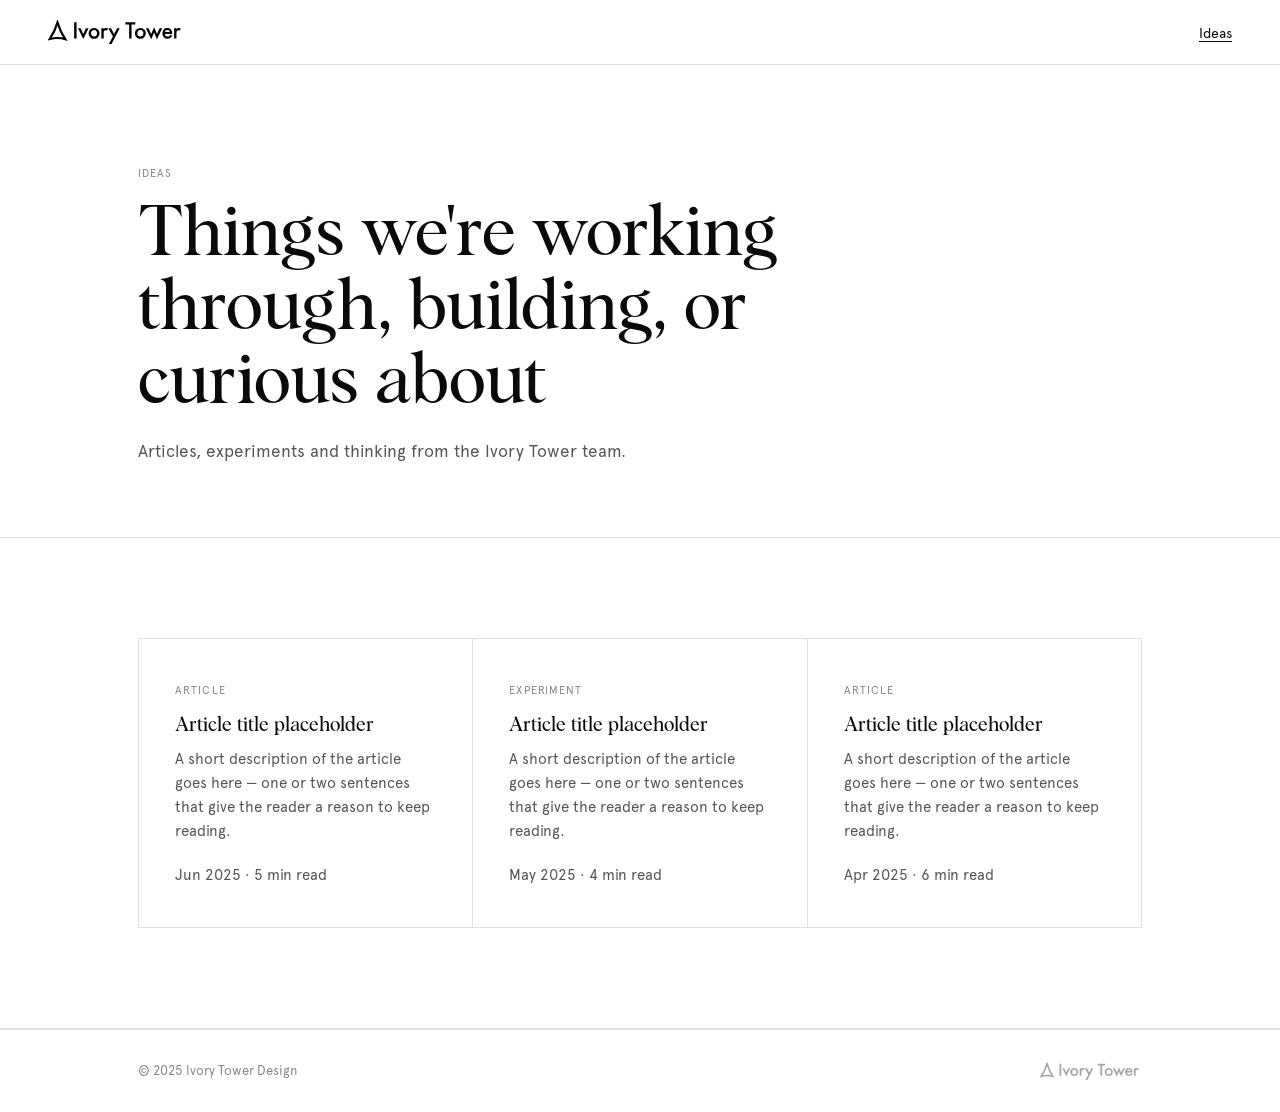
==== ideas.html @ 155a6d07 "Initial scaffold — Ivory Tower website" ====
<!DOCTYPE html>
<html lang="en">
<head>
  <meta charset="UTF-8" />
  <meta name="viewport" content="width=device-width, initial-scale=1.0" />
  <title>Ideas — Ivory Tower Design</title>
  <link rel="stylesheet" href="style.css" />
</head>
<body>

  <!-- NAV -->
  <nav>
    <a class="nav-logo" href="index.html">
      <img src="ivory-tower.svg" alt="Ivory Tower" />
    </a>
    <ul class="nav-links">
      <li><a href="ideas.html" class="active">Ideas</a></li>
    </ul>
  </nav>

  <main>

    <!-- HEADER -->
    <section id="ideas-header">
      <div class="container">
        <p class="label">Ideas</p>
        <h1>Things we're working through, building, or curious about</h1>
        <p class="ideas-sub">Articles, experiments and thinking from the Ivory Tower team.</p>
      </div>
    </section>

    <!-- ARTICLES GRID -->
    <section id="ideas-list">
      <div class="container">
        <div class="ideas-grid">
          <div class="idea-card">
            <span class="idea-tag">Article</span>
            <h3>Article title placeholder</h3>
            <p>A short description of the article goes here — one or two sentences that give the reader a reason to keep reading.</p>
            <p class="idea-meta">Jun 2025 · 5 min read</p>
          </div>
          <div class="idea-card">
            <span class="idea-tag">Experiment</span>
            <h3>Article title placeholder</h3>
            <p>A short description of the article goes here — one or two sentences that give the reader a reason to keep reading.</p>
            <p class="idea-meta">May 2025 · 4 min read</p>
          </div>
          <div class="idea-card">
            <span class="idea-tag">Article</span>
            <h3>Article title placeholder</h3>
            <p>A short description of the article goes here — one or two sentences that give the reader a reason to keep reading.</p>
            <p class="idea-meta">Apr 2025 · 6 min read</p>
          </div>
        </div>
      </div>
    </section>

  </main>

  <footer>
    <div class="container footer-inner">
      <span class="footer-copy">© 2025 Ivory Tower Design</span>
      <a class="footer-logo" href="index.html">
        <img src="ivory-tower.svg" alt="Ivory Tower" />
      </a>
    </div>
  </footer>

</body>
</html>
---- style.css ----
/* ─── FONTS ───────────────────────────────────────── */

@font-face {
  font-family: 'Albra';
  src: url('fonts/Albra/Albra Regular.otf') format('opentype');
  font-weight: 400;
}
@font-face {
  font-family: 'Albra';
  src: url('fonts/Albra/Albra Light.otf') format('opentype');
  font-weight: 300;
}
@font-face {
  font-family: 'Albra';
  src: url('fonts/Albra/Albra Medium.otf') format('opentype');
  font-weight: 500;
}
@font-face {
  font-family: 'Albra';
  src: url('fonts/Albra/Albra Semi.otf') format('opentype');
  font-weight: 600;
}
@font-face {
  font-family: 'Albra';
  src: url('fonts/Albra/Albra Bold.otf') format('opentype');
  font-weight: 700;
}

@font-face {
  font-family: 'Apercu';
  src: url('fonts/Apercu/Apercu Regular.otf') format('opentype');
  font-weight: 400;
}
@font-face {
  font-family: 'Apercu';
  src: url('fonts/Apercu/Apercu Italic.otf') format('opentype');
  font-weight: 400;
  font-style: italic;
}
@font-face {
  font-family: 'Apercu';
  src: url('fonts/Apercu/Apercu Light.otf') format('opentype');
  font-weight: 300;
}
@font-face {
  font-family: 'Apercu';
  src: url('fonts/Apercu/Apercu Medium.otf') format('opentype');
  font-weight: 500;
}
@font-face {
  font-family: 'Apercu';
  src: url('fonts/Apercu/Apercu Bold.otf') format('opentype');
  font-weight: 700;
}

/* ─── RESET ───────────────────────────────────────── */

*, *::before, *::after {
  box-sizing: border-box;
  margin: 0;
  padding: 0;
}

/* ─── TOKENS ──────────────────────────────────────── */

:root {
  --font-heading: 'Albra', Georgia, serif;
  --font-body: 'Apercu', Helvetica, sans-serif;

  --black: #0a0a0a;
  --white: #ffffff;
  --grey: #888;
  --border: #e0e0e0;

  --max-width: 1100px;
  --gutter: 48px;
  --section-v: 100px;
}

/* ─── BASE ────────────────────────────────────────── */

html {
  font-size: 16px;
  scroll-behavior: smooth;
}

body {
  font-family: var(--font-body);
  color: var(--black);
  background: var(--white);
  -webkit-font-smoothing: antialiased;
}

/* ─── CONTAINER ───────────────────────────────────── */

.container {
  max-width: var(--max-width);
  margin: 0 auto;
  padding: 0 var(--gutter);
}

/* ─── TYPOGRAPHY ──────────────────────────────────── */

h1 {
  font-family: var(--font-heading);
  font-weight: 400;
  font-size: clamp(40px, 5.5vw, 80px);
  line-height: 1.05;
}

h2 {
  font-family: var(--font-heading);
  font-weight: 400;
  font-size: clamp(28px, 3.5vw, 48px);
  line-height: 1.1;
}

h3 {
  font-family: var(--font-heading);
  font-weight: 400;
  font-size: clamp(20px, 2vw, 26px);
  line-height: 1.2;
}

p {
  font-family: var(--font-body);
  font-size: 17px;
  line-height: 1.65;
}

.label {
  font-family: var(--font-body);
  font-size: 11px;
  letter-spacing: 0.1em;
  text-transform: uppercase;
  color: var(--grey);
}

/* ─── BUTTON ──────────────────────────────────────── */

.btn {
  display: inline-block;
  font-family: var(--font-body);
  font-size: 14px;
  letter-spacing: 0.02em;
  text-decoration: none;
  color: var(--white);
  background: var(--black);
  padding: 13px 28px;
  border: 1px solid var(--black);
  cursor: pointer;
  transition: background 0.2s, color 0.2s;
}

.btn:hover {
  background: var(--white);
  color: var(--black);
}

/* ─── NAV ─────────────────────────────────────────── */

nav {
  position: fixed;
  top: 0;
  left: 0;
  right: 0;
  z-index: 100;
  display: flex;
  align-items: center;
  justify-content: space-between;
  padding: 20px var(--gutter);
  background: var(--white);
  border-bottom: 1px solid var(--border);
}

.nav-logo img {
  height: 24px;
  display: block;
}

.nav-links {
  list-style: none;
  display: flex;
  gap: 32px;
}

.nav-links a {
  font-family: var(--font-body);
  font-size: 14px;
  text-decoration: none;
  color: var(--black);
}

.nav-links a.active {
  text-decoration: underline;
  text-underline-offset: 3px;
}

/* ─── MAIN ────────────────────────────────────────── */

main {
  padding-top: 65px;
}

/* ─── SECTION: SHARED ─────────────────────────────── */

section {
  padding: var(--section-v) 0;
  border-bottom: 1px solid var(--border);
}

.section-intro {
  margin-bottom: 56px;
}

.section-intro .label {
  margin-bottom: 12px;
}

.section-intro h2 {
  margin-bottom: 20px;
  max-width: 24ch;
}

.section-intro p {
  max-width: 56ch;
  color: #555;
}

/* ─── SECTION: HERO ───────────────────────────────── */

#hero {
  padding: 120px 0 100px;
}

#hero .label {
  margin-bottom: 24px;
}

#hero h1 {
  max-width: 16ch;
  margin-bottom: 28px;
}

#hero .hero-sub {
  max-width: 48ch;
  margin-bottom: 40px;
  color: #444;
  font-size: 18px;
}

/* ─── SECTION: BELIEVE ────────────────────────────── */

.believe-grid {
  display: grid;
  grid-template-columns: 1fr 1fr;
  gap: 72px;
  align-items: start;
}

.believe-headline .label {
  margin-bottom: 20px;
}

.believe-headline h2 {
  position: sticky;
  top: 100px;
}

.believe-body p + p {
  margin-top: 20px;
}

.believe-body p {
  color: #444;
}

/* ─── CARDS (services + approach) ────────────────── */

.card-grid {
  display: grid;
  grid-template-columns: 1fr 1fr;
  gap: 1px;
  background: var(--border);
  border: 1px solid var(--border);
}

.card {
  background: var(--white);
  padding: 40px 36px;
}

.card-num {
  font-size: 11px;
  color: var(--grey);
  letter-spacing: 0.08em;
  margin-bottom: 16px;
}

.card h3 {
  margin-bottom: 8px;
}

.card .card-trigger {
  font-size: 14px;
  font-style: italic;
  color: var(--grey);
  margin-bottom: 14px;
}

.card > p:last-child {
  font-size: 15px;
  color: #555;
  line-height: 1.6;
}

/* ─── SECTION: CLIENTS ────────────────────────────── */

.clients-row {
  display: grid;
  grid-template-columns: repeat(3, 1fr);
  gap: 1px;
  background: var(--border);
  border: 1px solid var(--border);
}

.client-item {
  background: var(--white);
  padding: 40px 36px;
  display: flex;
  align-items: center;
  justify-content: center;
  min-height: 120px;
}

.client-placeholder {
  font-size: 12px;
  letter-spacing: 0.1em;
  text-transform: uppercase;
  color: var(--grey);
}

/* ─── SECTION: CTA ────────────────────────────────── */

#cta {
  text-align: center;
  border-bottom: none;
}

#cta .container {
  display: flex;
  flex-direction: column;
  align-items: center;
}

#cta .cta-quote {
  font-family: var(--font-heading);
  font-size: clamp(22px, 2.8vw, 36px);
  line-height: 1.25;
  max-width: 22ch;
  margin-bottom: 20px;
  font-weight: 400;
}

#cta .cta-sub {
  color: #555;
  margin-bottom: 40px;
  font-size: 17px;
}

/* ─── IDEAS PAGE ──────────────────────────────────── */

#ideas-header {
  padding: 100px 0 72px;
}

#ideas-header .label {
  margin-bottom: 16px;
}

#ideas-header h1 {
  max-width: 20ch;
  margin-bottom: 16px;
}

#ideas-header .ideas-sub {
  max-width: 48ch;
  color: #555;
}

.ideas-grid {
  display: grid;
  grid-template-columns: repeat(3, 1fr);
  gap: 1px;
  background: var(--border);
  border: 1px solid var(--border);
}

.idea-card {
  background: var(--white);
  padding: 40px 36px;
}

.idea-tag {
  display: inline-block;
  font-size: 11px;
  letter-spacing: 0.1em;
  text-transform: uppercase;
  color: var(--grey);
  margin-bottom: 16px;
}

.idea-card h3 {
  font-size: 20px;
  margin-bottom: 10px;
}

.idea-card p {
  font-size: 15px;
  color: #555;
  line-height: 1.6;
}

.idea-meta {
  margin-top: 20px;
  font-size: 12px;
  color: var(--grey);
}

/* ─── FOOTER ──────────────────────────────────────── */

footer {
  padding: 32px 0;
  border-top: 1px solid var(--border);
}

.footer-inner {
  display: flex;
  align-items: center;
  justify-content: space-between;
}

.footer-copy {
  font-size: 13px;
  color: var(--grey);
}

.footer-logo img {
  height: 18px;
  display: block;
  opacity: 0.35;
}

/* ─── RESPONSIVE: MOBILE ──────────────────────────── */

@media (max-width: 768px) {
  :root {
    --gutter: 24px;
    --section-v: 72px;
  }

  nav {
    padding: 18px var(--gutter);
  }

  #hero {
    padding: 96px 0 72px;
  }

  .believe-grid {
    grid-template-columns: 1fr;
    gap: 36px;
  }

  .believe-headline h2 {
    position: static;
  }

  .card-grid {
    grid-template-columns: 1fr;
  }

  .clients-row {
    grid-template-columns: 1fr;
  }

  .ideas-grid {
    grid-template-columns: 1fr;
  }

  footer {
    padding: 28px 0;
  }

  .footer-inner {
    flex-direction: column;
    align-items: flex-start;
    gap: 16px;
  }
}
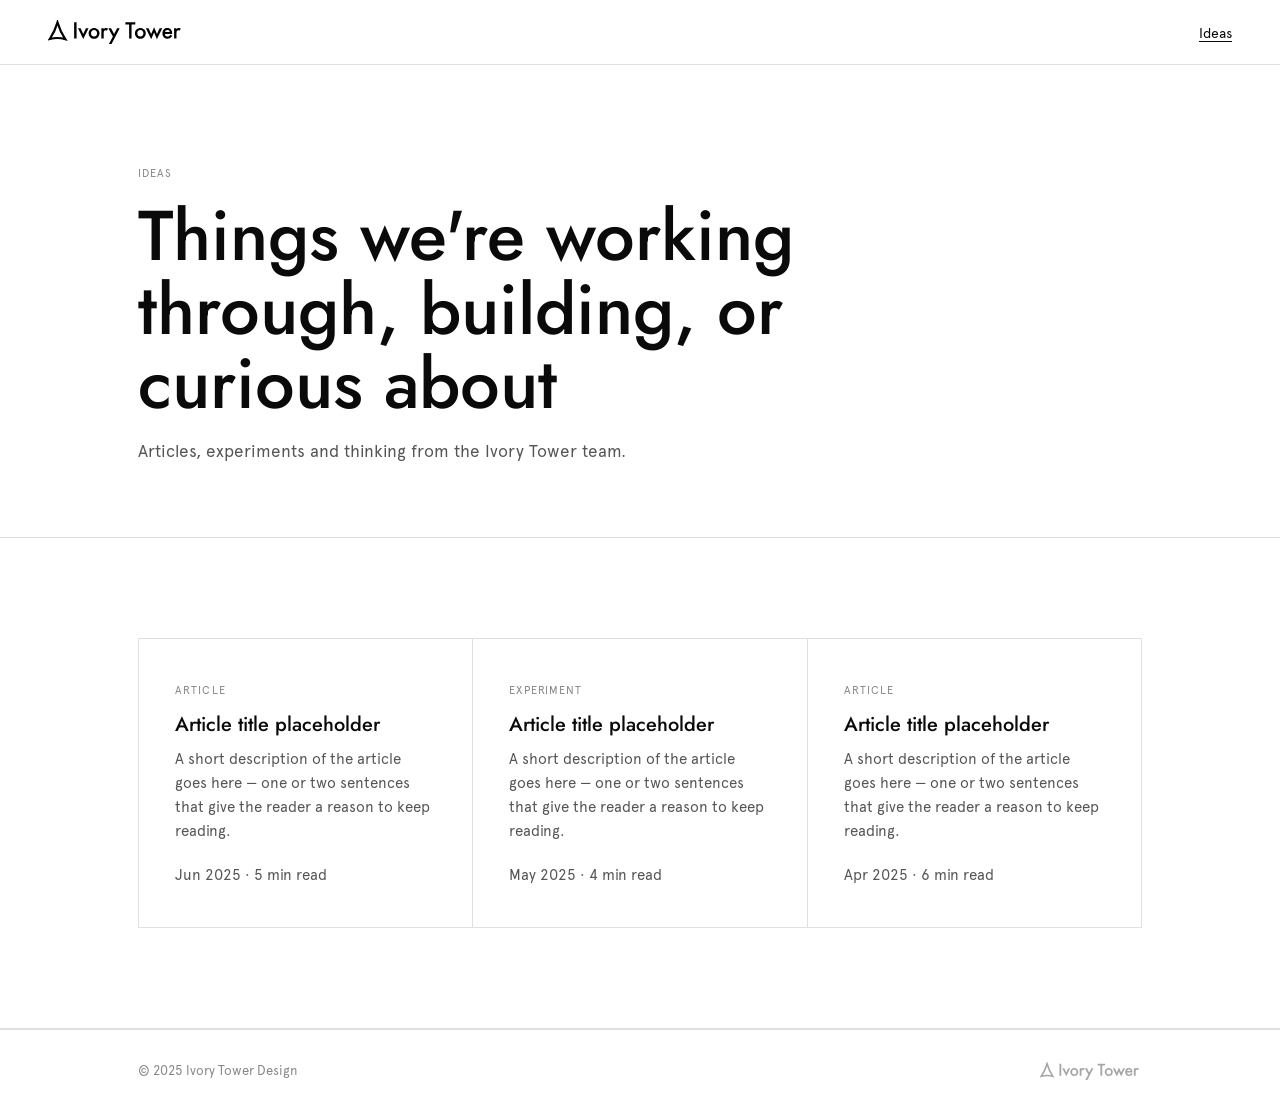
==== commit cf658ad5: "Update content, typography, and add team section - Swap heading font to Jost (weight 500) for a clea" ====
--- a/ideas.html
+++ b/ideas.html
@@ -4,6 +4,9 @@
   <meta charset="UTF-8" />
   <meta name="viewport" content="width=device-width, initial-scale=1.0" />
   <title>Ideas — Ivory Tower Design</title>
+  <link rel="preconnect" href="https://fonts.googleapis.com" />
+  <link rel="preconnect" href="https://fonts.gstatic.com" crossorigin />
+  <link href="https://fonts.googleapis.com/css2?family=Jost:ital,wght@0,300;0,400;0,500&display=swap" rel="stylesheet" />
   <link rel="stylesheet" href="style.css" />
 </head>
 <body>
--- a/style.css
+++ b/style.css
@@ -64,7 +64,7 @@
 /* ─── TOKENS ──────────────────────────────────────── */
 
 :root {
-  --font-heading: 'Albra', Georgia, serif;
+  --font-heading: 'Jost', Futura, 'Century Gothic', sans-serif;
   --font-body: 'Apercu', Helvetica, sans-serif;
 
   --black: #0a0a0a;
@@ -103,21 +103,21 @@
 
 h1 {
   font-family: var(--font-heading);
-  font-weight: 400;
+  font-weight: 500;
   font-size: clamp(40px, 5.5vw, 80px);
   line-height: 1.05;
 }
 
 h2 {
   font-family: var(--font-heading);
-  font-weight: 400;
+  font-weight: 500;
   font-size: clamp(28px, 3.5vw, 48px);
   line-height: 1.1;
 }
 
 h3 {
   font-family: var(--font-heading);
-  font-weight: 400;
+  font-weight: 500;
   font-size: clamp(20px, 2vw, 26px);
   line-height: 1.2;
 }
@@ -230,6 +230,12 @@
 /* ─── SECTION: HERO ───────────────────────────────── */
 
 #hero {
+  background-color: #ececec;
+  background-image: url('img/hero.png');
+  background-repeat: no-repeat;
+  background-size: 60%;
+  background-position: right bottom;
+  border-bottom-color: #eeeeee;
   padding: 120px 0 100px;
 }
 
@@ -245,8 +251,48 @@
 #hero .hero-sub {
   max-width: 48ch;
   margin-bottom: 40px;
-  color: #444;
+  color: #5a5147;
   font-size: 18px;
+}
+
+/* ─── SECTION: TEAM ──────────────────────────────── */
+
+.team-grid {
+  display: grid;
+  grid-template-columns: repeat(2, 1fr);
+  gap: 32px;
+  max-width: 640px;
+}
+
+.team-member img {
+  width: 100%;
+  aspect-ratio: 3 / 4;
+  object-fit: cover;
+  object-position: top;
+  display: block;
+  filter: grayscale(100%);
+}
+
+.team-info {
+  display: flex;
+  align-items: center;
+  gap: 12px;
+  padding-top: 16px;
+}
+
+.team-info h3 {
+  font-size: 18px;
+}
+
+.team-linkedin {
+  color: var(--grey);
+  display: flex;
+  align-items: center;
+  transition: color 0.2s;
+}
+
+.team-linkedin:hover {
+  color: var(--black);
 }
 
 /* ─── SECTION: BELIEVE ────────────────────────────── */
@@ -297,6 +343,18 @@
   margin-bottom: 16px;
 }
 
+.card-icon {
+  width: 44px;
+  height: 44px;
+  border: 1.5px dashed #bbb;
+  border-radius: 6px;
+  margin-bottom: 28px;
+}
+
+#services .card-icon {
+  border-color: #444;
+}
+
 .card h3 {
   margin-bottom: 8px;
 }
@@ -319,25 +377,40 @@
 .clients-row {
   display: grid;
   grid-template-columns: repeat(3, 1fr);
-  gap: 1px;
-  background: var(--border);
-  border: 1px solid var(--border);
+  gap: 24px;
 }
 
 .client-item {
   background: var(--white);
-  padding: 40px 36px;
   display: flex;
-  align-items: center;
-  justify-content: center;
-  min-height: 120px;
-}
-
-.client-placeholder {
-  font-size: 12px;
+  flex-direction: column;
+  border: 1px solid var(--border);
+}
+
+.client-item img {
+  width: 100%;
+  aspect-ratio: 4 / 3;
+  object-fit: cover;
+  display: block;
+}
+
+.client-text {
+  padding: 24px 28px 28px;
+}
+
+.client-name {
+  font-size: 11px;
   letter-spacing: 0.1em;
   text-transform: uppercase;
   color: var(--grey);
+  margin-bottom: 8px;
+}
+
+.client-title {
+  font-family: var(--font-heading);
+  font-size: 18px;
+  line-height: 1.25;
+  color: var(--black);
 }
 
 /* ─── SECTION: CTA ────────────────────────────────── */
@@ -368,6 +441,49 @@
   font-size: 17px;
 }
 
+/* ─── SECTION: SERVICES (dark) ───────────────────── */
+
+#services {
+  background: #0f0f0f;
+  border-bottom-color: #222;
+}
+
+#services .label {
+  color: #666;
+}
+
+#services .section-intro h2 {
+  color: #fff;
+}
+
+#services .section-intro p {
+  color: #888;
+}
+
+#services .card-grid {
+  background: #222;
+}
+
+#services .card {
+  background: #0f0f0f;
+}
+
+#services .card-num {
+  color: #555;
+}
+
+#services .card h3 {
+  color: #fff;
+}
+
+#services .card .card-trigger {
+  color: #666;
+}
+
+#services .card > p:last-child {
+  color: #888;
+}
+
 /* ─── IDEAS PAGE ──────────────────────────────────── */
 
 #ideas-header {
@@ -467,6 +583,10 @@
     padding: 96px 0 72px;
   }
 
+  .team-grid {
+    grid-template-columns: 1fr;
+  }
+
   .believe-grid {
     grid-template-columns: 1fr;
     gap: 36px;
